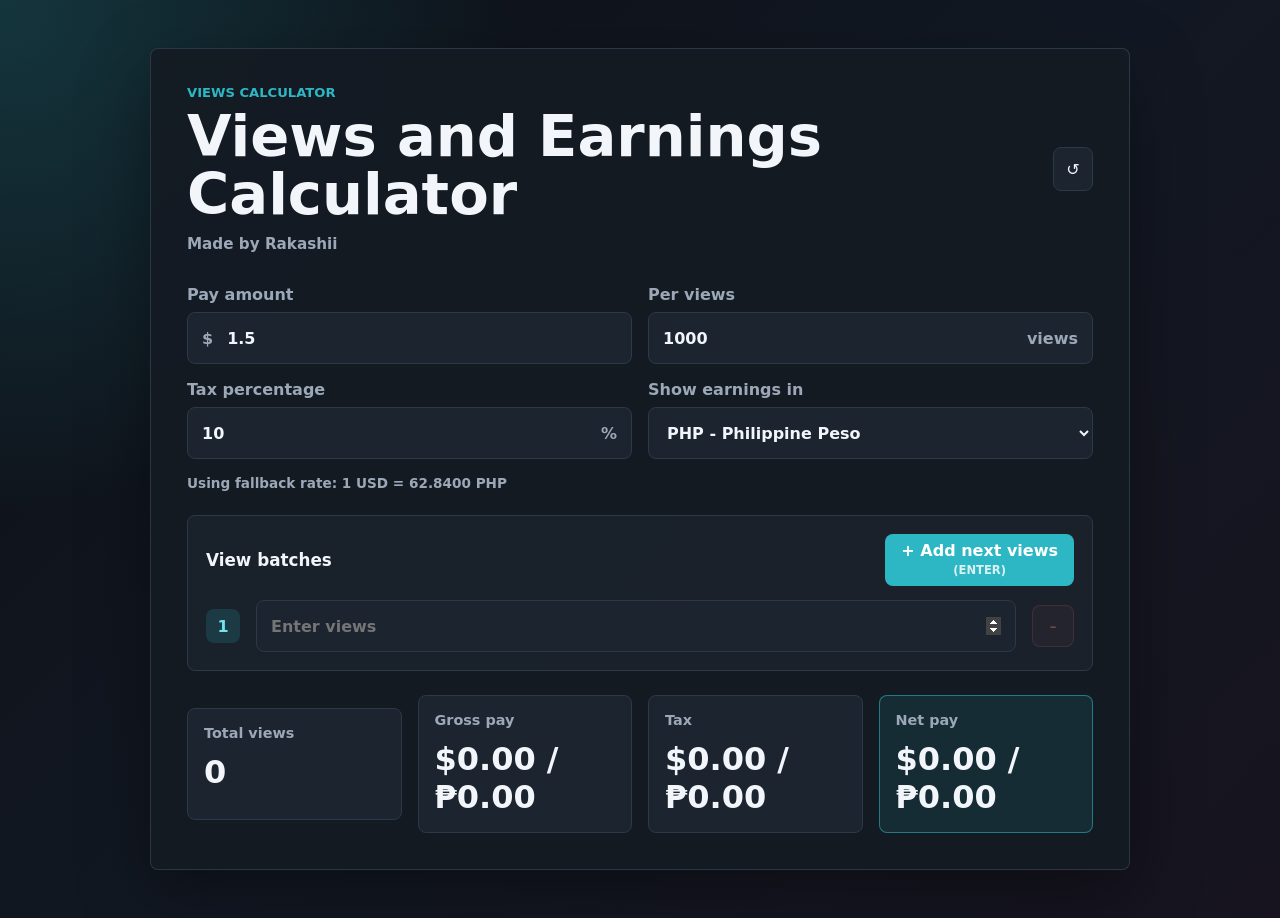
==== index.html @ 3ec96fd8 "Add files via upload" ====
<!doctype html>
<html lang="en">
  <head>
    <meta charset="UTF-8" />
    <meta name="viewport" content="width=device-width, initial-scale=1.0" />
    <title>Rakashii View Pay Calculator</title>
    <link rel="stylesheet" href="styles.css" />
  </head>
  <body>
    <main class="app-shell">
      <section class="calculator" aria-labelledby="page-title">
        <div class="header">
          <div>
            <p class="eyebrow">Views calculator</p>
            <h1 id="page-title">Views and Earnings Calculator</h1>
            <p class="credit">Made by Rakashii</p>
          </div>
          <button class="icon-button" id="resetButton" type="button" aria-label="Reset calculator" title="Reset calculator">
            &#8634;
          </button>
        </div>

        <div class="rate-grid">
          <label class="field">
            <span>Pay amount</span>
            <div class="money-input">
              <span>$</span>
              <input id="payPerView" type="number" min="0" step="0.01" value="1.5" inputmode="decimal" />
            </div>
          </label>

          <label class="field">
            <span>Per views</span>
            <div class="views-input">
              <input id="perViews" type="number" min="1" step="1" value="1000" inputmode="numeric" />
              <span>views</span>
            </div>
          </label>

          <label class="field">
            <span>Tax percentage</span>
            <div class="percent-input">
              <input id="taxRate" type="number" min="0" step="0.01" value="10" inputmode="decimal" />
              <span>%</span>
            </div>
          </label>

          <label class="field">
            <span>Show earnings in</span>
            <select id="currencySelect">
              <option value="PHP" selected>PHP - Philippine Peso</option>
              <option value="USD">USD - US Dollar</option>
              <option value="EUR">EUR - Euro</option>
              <option value="GBP">GBP - British Pound</option>
              <option value="JPY">JPY - Japanese Yen</option>
              <option value="CAD">CAD - Canadian Dollar</option>
              <option value="AUD">AUD - Australian Dollar</option>
              <option value="SGD">SGD - Singapore Dollar</option>
              <option value="KRW">KRW - South Korean Won</option>
              <option value="INR">INR - Indian Rupee</option>
            </select>
          </label>
        </div>

        <p class="rate-status" id="rateStatus">Loading exchange rate...</p>

        <section class="views-panel" aria-labelledby="views-title">
          <div class="panel-header">
            <h2 id="views-title">View batches</h2>
            <button id="addViewButton" type="button">
              <span>+ Add next views</span>
              <small>(ENTER)</small>
            </button>
          </div>

          <div class="view-list" id="viewList"></div>
        </section>

        <section class="totals" aria-label="Calculator totals">
          <div>
            <span>Total views</span>
            <strong id="totalViews">0</strong>
          </div>
          <div>
            <span>Gross pay</span>
            <strong id="grossPay">$0.00</strong>
          </div>
          <div>
            <span>Tax</span>
            <strong id="taxAmount">$0.00</strong>
          </div>
          <div class="net-total">
            <span>Net pay</span>
            <strong id="netPay">$0.00</strong>
          </div>
        </section>
      </section>
    </main>

    <script src="script.js"></script>
  </body>
</html>
---- styles.css ----
:root {
  color-scheme: dark;
  --bg: #0d1117;
  --panel: #151b23;
  --panel-soft: #1c2430;
  --ink: #f2f6fb;
  --muted: #9ca8b8;
  --line: #2d3948;
  --accent: #2db7c4;
  --accent-dark: #1e8d98;
  --danger: #ff7b7b;
  --shadow: 0 24px 70px rgba(0, 0, 0, 0.36);
}

* {
  box-sizing: border-box;
}

body {
  margin: 0;
  min-height: 100vh;
  font-family:
    Inter, ui-sans-serif, system-ui, -apple-system, BlinkMacSystemFont, "Segoe UI",
    sans-serif;
  background:
    radial-gradient(circle at top left, rgba(45, 183, 196, 0.22), transparent 32rem),
    linear-gradient(135deg, #0d1117 0%, #121823 52%, #17141f 100%);
  color: var(--ink);
}

button,
input,
select {
  font: inherit;
}

.app-shell {
  width: min(980px, calc(100% - 32px));
  margin: 0 auto;
  padding: 48px 0;
}

.calculator {
  background: rgba(21, 27, 35, 0.95);
  border: 1px solid rgba(45, 57, 72, 0.95);
  border-radius: 8px;
  box-shadow: var(--shadow);
  padding: clamp(20px, 4vw, 36px);
}

.header,
.panel-header,
.view-row,
.totals {
  display: flex;
  align-items: center;
  gap: 16px;
}

.header,
.panel-header {
  justify-content: space-between;
}

.eyebrow {
  margin: 0 0 8px;
  color: var(--accent);
  font-size: 0.82rem;
  font-weight: 800;
  letter-spacing: 0;
  text-transform: uppercase;
}

.credit {
  margin: 12px 0 0;
  color: var(--muted);
  font-size: 0.95rem;
  font-weight: 800;
}

h1,
h2 {
  margin: 0;
  letter-spacing: 0;
}

h1 {
  font-size: clamp(2rem, 5vw, 3.6rem);
  line-height: 1;
}

h2 {
  font-size: 1.05rem;
}

.icon-button {
  width: 44px;
  height: 44px;
  border-radius: 8px;
  border: 1px solid var(--line);
  background: var(--panel-soft);
  color: var(--ink);
  cursor: pointer;
}

.rate-grid {
  display: grid;
  grid-template-columns: repeat(2, minmax(0, 1fr));
  gap: 16px;
  margin: 32px 0 24px;
}

.field {
  display: grid;
  gap: 8px;
  color: var(--muted);
  font-weight: 700;
}

.money-input,
.percent-input,
.views-input,
.view-input {
  display: flex;
  align-items: center;
  min-height: 52px;
  border: 1px solid var(--line);
  border-radius: 8px;
  background: var(--panel-soft);
  color: var(--muted);
  overflow: hidden;
}

.money-input span,
.percent-input span,
.views-input span {
  padding: 0 14px;
  font-weight: 800;
}

input {
  width: 100%;
  min-width: 0;
  border: 0;
  outline: 0;
  padding: 14px;
  background: transparent;
  caret-color: var(--accent);
  color: var(--ink);
  font-weight: 750;
}

select {
  width: 100%;
  min-height: 52px;
  border: 1px solid var(--line);
  border-radius: 8px;
  outline: 0;
  padding: 0 14px;
  background: var(--panel-soft);
  color: var(--ink);
  font-weight: 750;
}

.money-input input {
  padding-left: 0;
}

.percent-input input {
  text-align: left;
  padding-right: 14px;
}

.views-input input {
  text-align: left;
  padding-right: 14px;
}

.rate-status {
  margin: -8px 0 24px;
  color: var(--muted);
  font-size: 0.85rem;
  font-weight: 750;
}

.views-panel {
  border: 1px solid var(--line);
  border-radius: 8px;
  padding: 18px;
  background: rgba(28, 36, 48, 0.72);
}

.panel-header {
  margin-bottom: 14px;
}

#addViewButton {
  display: grid;
  justify-items: center;
  gap: 2px;
  min-height: 52px;
  border: 0;
  border-radius: 8px;
  padding: 7px 16px;
  background: var(--accent);
  color: #fff;
  font-weight: 800;
  cursor: pointer;
}

#addViewButton small {
  font-size: 0.72rem;
  font-weight: 900;
  line-height: 1;
  opacity: 0.82;
}

#addViewButton:hover,
#addViewButton:focus-visible {
  background: var(--accent-dark);
}

.view-list {
  display: grid;
  gap: 10px;
}

.view-row {
  display: grid;
  grid-template-columns: 34px minmax(0, 1fr) 42px;
}

.view-number {
  display: grid;
  place-items: center;
  width: 34px;
  height: 34px;
  border-radius: 8px;
  background: rgba(45, 183, 196, 0.16);
  color: #71e4ec;
  font-weight: 900;
}

.remove-button {
  width: 42px;
  height: 42px;
  border: 1px solid rgba(255, 123, 123, 0.32);
  border-radius: 8px;
  background: rgba(255, 123, 123, 0.1);
  color: var(--danger);
  font-size: 1.25rem;
  cursor: pointer;
}

.remove-button:disabled {
  opacity: 0.42;
  cursor: not-allowed;
}

.totals {
  display: grid;
  grid-template-columns: repeat(4, minmax(0, 1fr));
  margin-top: 24px;
}

.totals div {
  min-height: 112px;
  border: 1px solid var(--line);
  border-radius: 8px;
  padding: 16px;
  background: var(--panel-soft);
}

.totals span {
  display: block;
  margin-bottom: 12px;
  color: var(--muted);
  font-size: 0.9rem;
  font-weight: 750;
}

.totals strong {
  display: block;
  overflow-wrap: anywhere;
  font-size: clamp(1.35rem, 3vw, 2rem);
}

.net-total {
  border-color: rgba(45, 183, 196, 0.56) !important;
  background: rgba(45, 183, 196, 0.12) !important;
}

@media (max-width: 720px) {
  .app-shell {
    width: min(100% - 20px, 980px);
    padding: 20px 0;
  }

  .header {
    align-items: flex-start;
  }

  .rate-grid,
  .totals {
    grid-template-columns: 1fr;
  }

  .panel-header {
    align-items: stretch;
    flex-direction: column;
  }

  #addViewButton {
    width: 100%;
  }
}
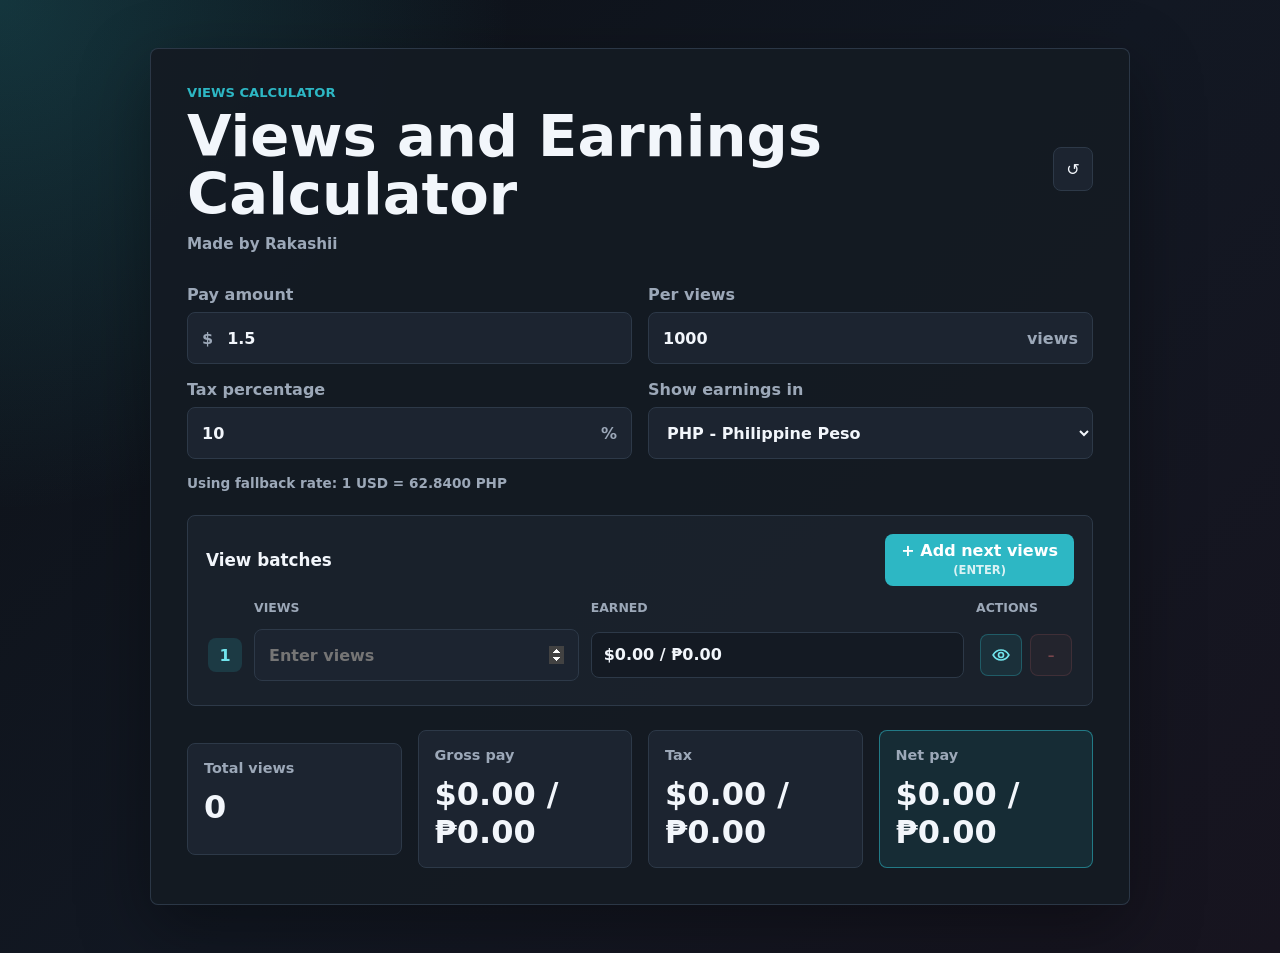
==== commit 1aea2777: "Add files via upload" ====
--- a/index.html
+++ b/index.html
@@ -73,6 +73,12 @@
             </button>
           </div>
 
+          <div class="batch-heading" aria-hidden="true">
+            <span></span>
+            <span>Views</span>
+            <span>Earned</span>
+            <span>Actions</span>
+          </div>
           <div class="view-list" id="viewList"></div>
         </section>
 
--- a/styles.css
+++ b/styles.css
@@ -222,12 +222,26 @@
 
 .view-list {
   display: grid;
-  gap: 10px;
+  gap: 8px;
+}
+
+.batch-heading {
+  display: grid;
+  grid-template-columns: 34px minmax(150px, 1fr) minmax(190px, 1.15fr) 96px;
+  gap: 12px;
+  margin: 0 0 8px;
+  padding: 0 2px;
+  color: var(--muted);
+  font-size: 0.78rem;
+  font-weight: 850;
+  text-transform: uppercase;
 }
 
 .view-row {
   display: grid;
-  grid-template-columns: 34px minmax(0, 1fr) 42px;
+  grid-template-columns: 34px minmax(150px, 1fr) minmax(190px, 1.15fr) 96px;
+  gap: 12px;
+  padding: 6px 2px;
 }
 
 .view-number {
@@ -252,6 +266,63 @@
   cursor: pointer;
 }
 
+.row-actions {
+  display: flex;
+  justify-content: flex-end;
+  gap: 8px;
+}
+
+.batch-earned {
+  display: flex;
+  align-items: center;
+  min-height: 46px;
+  border: 1px solid var(--line);
+  border-radius: 8px;
+  padding: 8px 12px;
+  background: rgba(13, 17, 23, 0.38);
+  color: var(--ink);
+  font-weight: 850;
+  line-height: 1.3;
+  overflow-wrap: anywhere;
+  white-space: normal;
+}
+
+.hide-button {
+  display: grid;
+  place-items: center;
+  width: 42px;
+  height: 42px;
+  border: 1px solid rgba(45, 183, 196, 0.32);
+  border-radius: 8px;
+  background: rgba(45, 183, 196, 0.1);
+  color: #71e4ec;
+  cursor: pointer;
+}
+
+.hide-button svg {
+  width: 20px;
+  height: 20px;
+  fill: none;
+  stroke: currentColor;
+  stroke-linecap: round;
+  stroke-linejoin: round;
+  stroke-width: 2;
+}
+
+.view-row.is-excluded {
+  opacity: 0.48;
+}
+
+.view-row.is-excluded .view-input {
+  text-decoration: line-through;
+}
+
+.view-row.is-excluded .hide-button {
+  border-color: var(--line);
+  background: rgba(156, 168, 184, 0.1);
+  color: var(--muted);
+}
+
 .remove-button:disabled {
   opacity: 0.42;
   cursor: not-allowed;
@@ -313,4 +384,31 @@
   #addViewButton {
     width: 100%;
   }
-}
+
+  .batch-heading {
+    display: none;
+  }
+
+  .view-row {
+    align-items: stretch;
+    gap: 8px;
+    grid-template-columns: 34px 1fr auto;
+    padding: 12px;
+    border: 1px solid var(--line);
+    border-radius: 8px;
+    background: rgba(13, 17, 23, 0.2);
+  }
+
+  .view-input {
+    grid-column: 2 / -1;
+  }
+
+  .batch-earned {
+    grid-column: 2 / -1;
+  }
+
+  .row-actions {
+    grid-column: 2 / -1;
+    justify-content: flex-end;
+  }
+}
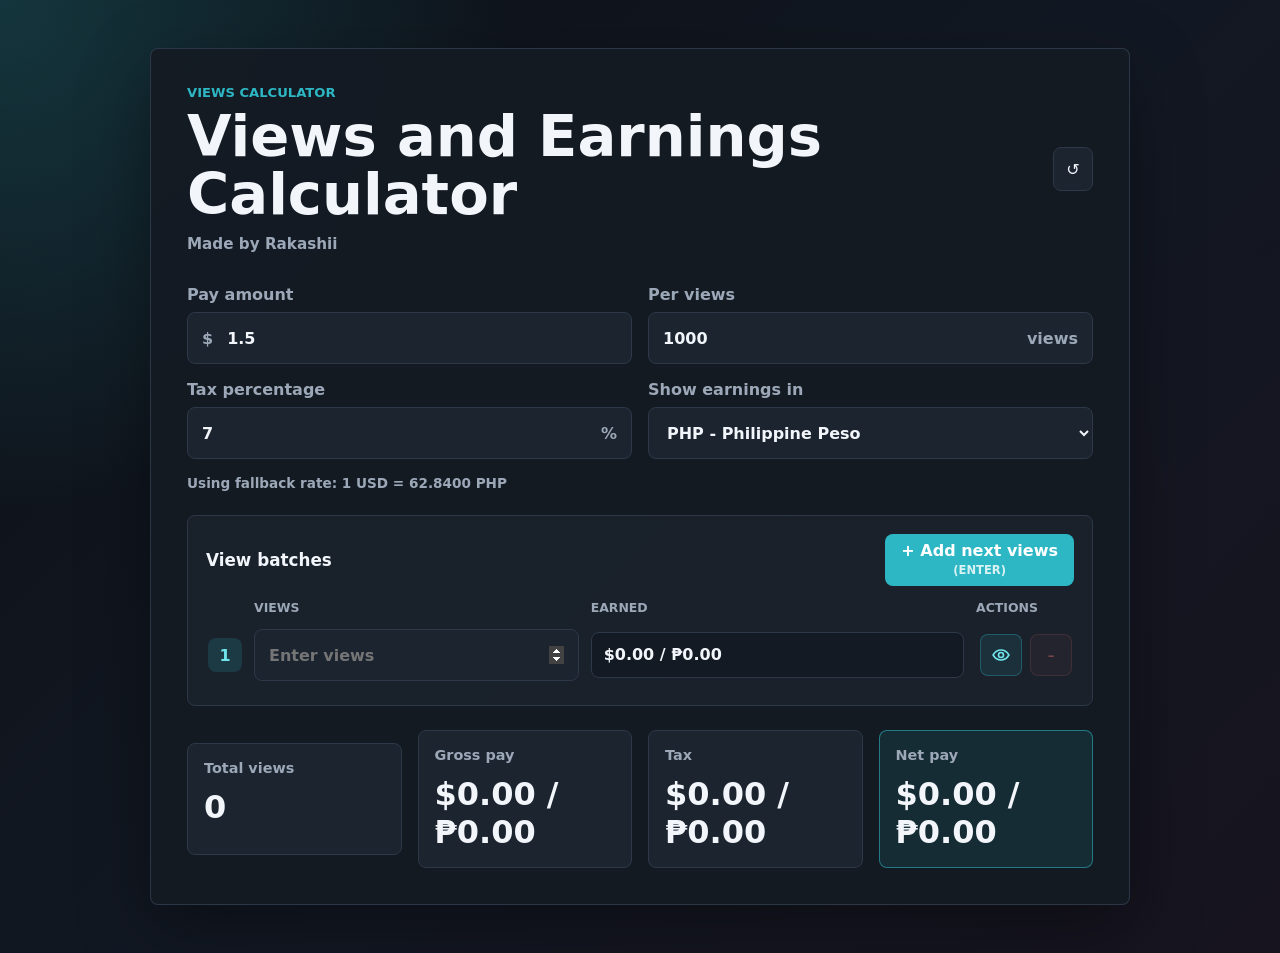
==== commit 206c4dd3: "default tax set to 7%" ====
--- a/index.html
+++ b/index.html
@@ -40,7 +40,7 @@
           <label class="field">
             <span>Tax percentage</span>
             <div class="percent-input">
-              <input id="taxRate" type="number" min="0" step="0.01" value="10" inputmode="decimal" />
+              <input id="taxRate" type="number" min="0" step="0.01" value="7" inputmode="decimal" />
               <span>%</span>
             </div>
           </label>
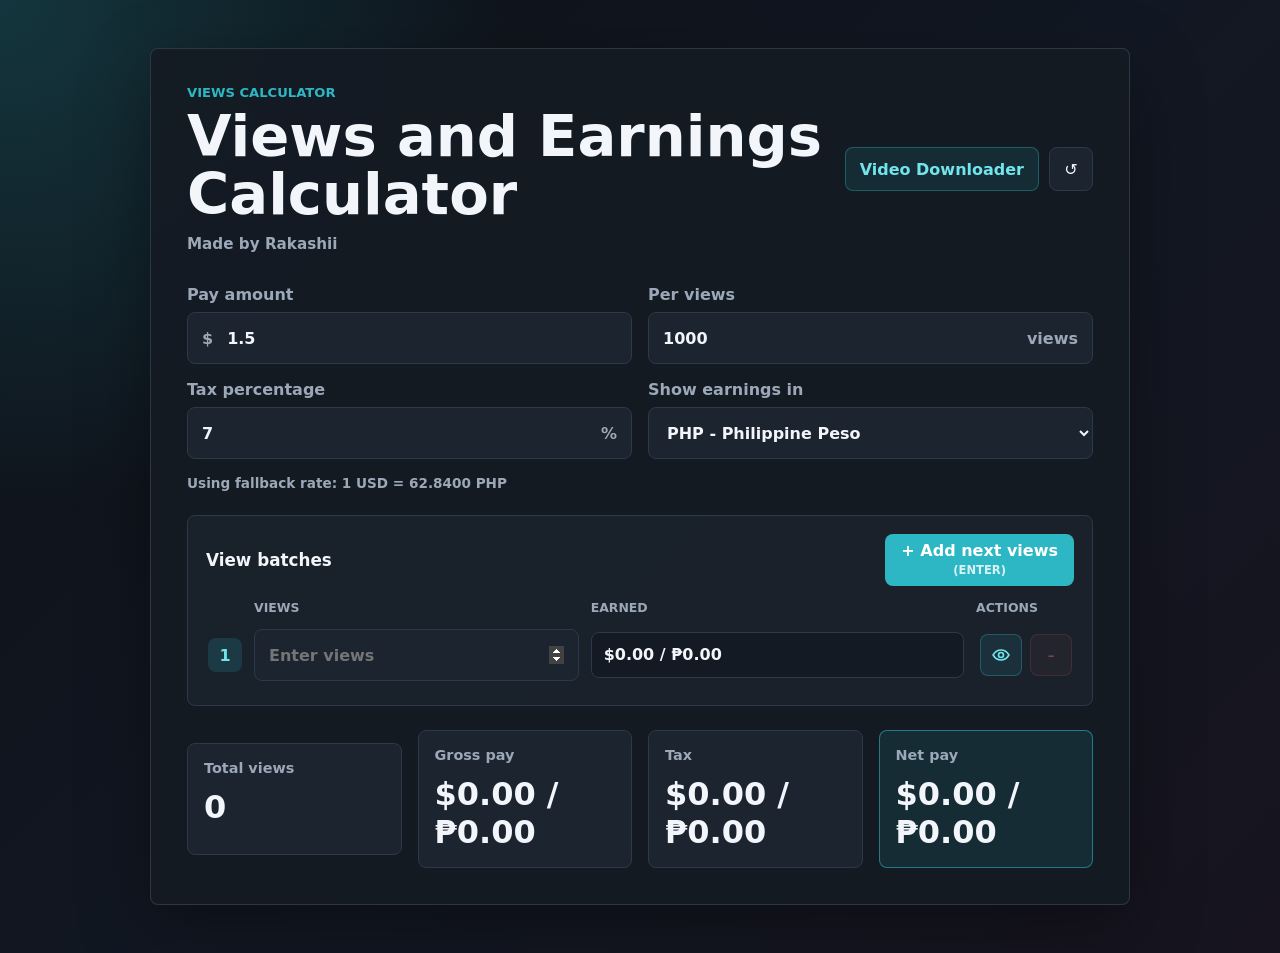
==== commit cfac83ab: "added video downloader" ====
--- a/index.html
+++ b/index.html
@@ -15,9 +15,12 @@
             <h1 id="page-title">Views and Earnings Calculator</h1>
             <p class="credit">Made by Rakashii</p>
           </div>
-          <button class="icon-button" id="resetButton" type="button" aria-label="Reset calculator" title="Reset calculator">
-            &#8634;
-          </button>
+          <div class="header-actions">
+            <a class="nav-button" id="downloaderLink" href="/downloader.html">Video Downloader</a>
+            <button class="icon-button" id="resetButton" type="button" aria-label="Reset calculator" title="Reset calculator">
+              &#8634;
+            </button>
+          </div>
         </div>
 
         <div class="rate-grid">
@@ -104,5 +107,11 @@
     </main>
 
     <script src="script.js"></script>
+    <script>
+      const downloaderLink = document.querySelector("#downloaderLink");
+      if (window.location.protocol === "file:") {
+        downloaderLink.href = "http://127.0.0.1:4173/downloader";
+      }
+    </script>
   </body>
 </html>
--- a/styles.css
+++ b/styles.css
@@ -62,6 +62,33 @@
   justify-content: space-between;
 }
 
+.header-actions {
+  display: flex;
+  align-items: center;
+  gap: 10px;
+}
+
+.nav-button {
+  display: inline-flex;
+  align-items: center;
+  justify-content: center;
+  min-height: 44px;
+  border: 1px solid rgba(45, 183, 196, 0.36);
+  border-radius: 8px;
+  padding: 0 14px;
+  background: rgba(45, 183, 196, 0.12);
+  color: #71e4ec;
+  font-weight: 850;
+  text-decoration: none;
+  white-space: nowrap;
+}
+
+.nav-button:hover,
+.nav-button:focus-visible {
+  border-color: rgba(45, 183, 196, 0.58);
+  background: rgba(45, 183, 196, 0.18);
+}
+
 .eyebrow {
   margin: 0 0 8px;
   color: var(--accent);
@@ -369,6 +396,15 @@
 
   .header {
     align-items: flex-start;
+    flex-direction: column;
+  }
+
+  .header-actions {
+    width: 100%;
+  }
+
+  .nav-button {
+    flex: 1;
   }
 
   .rate-grid,
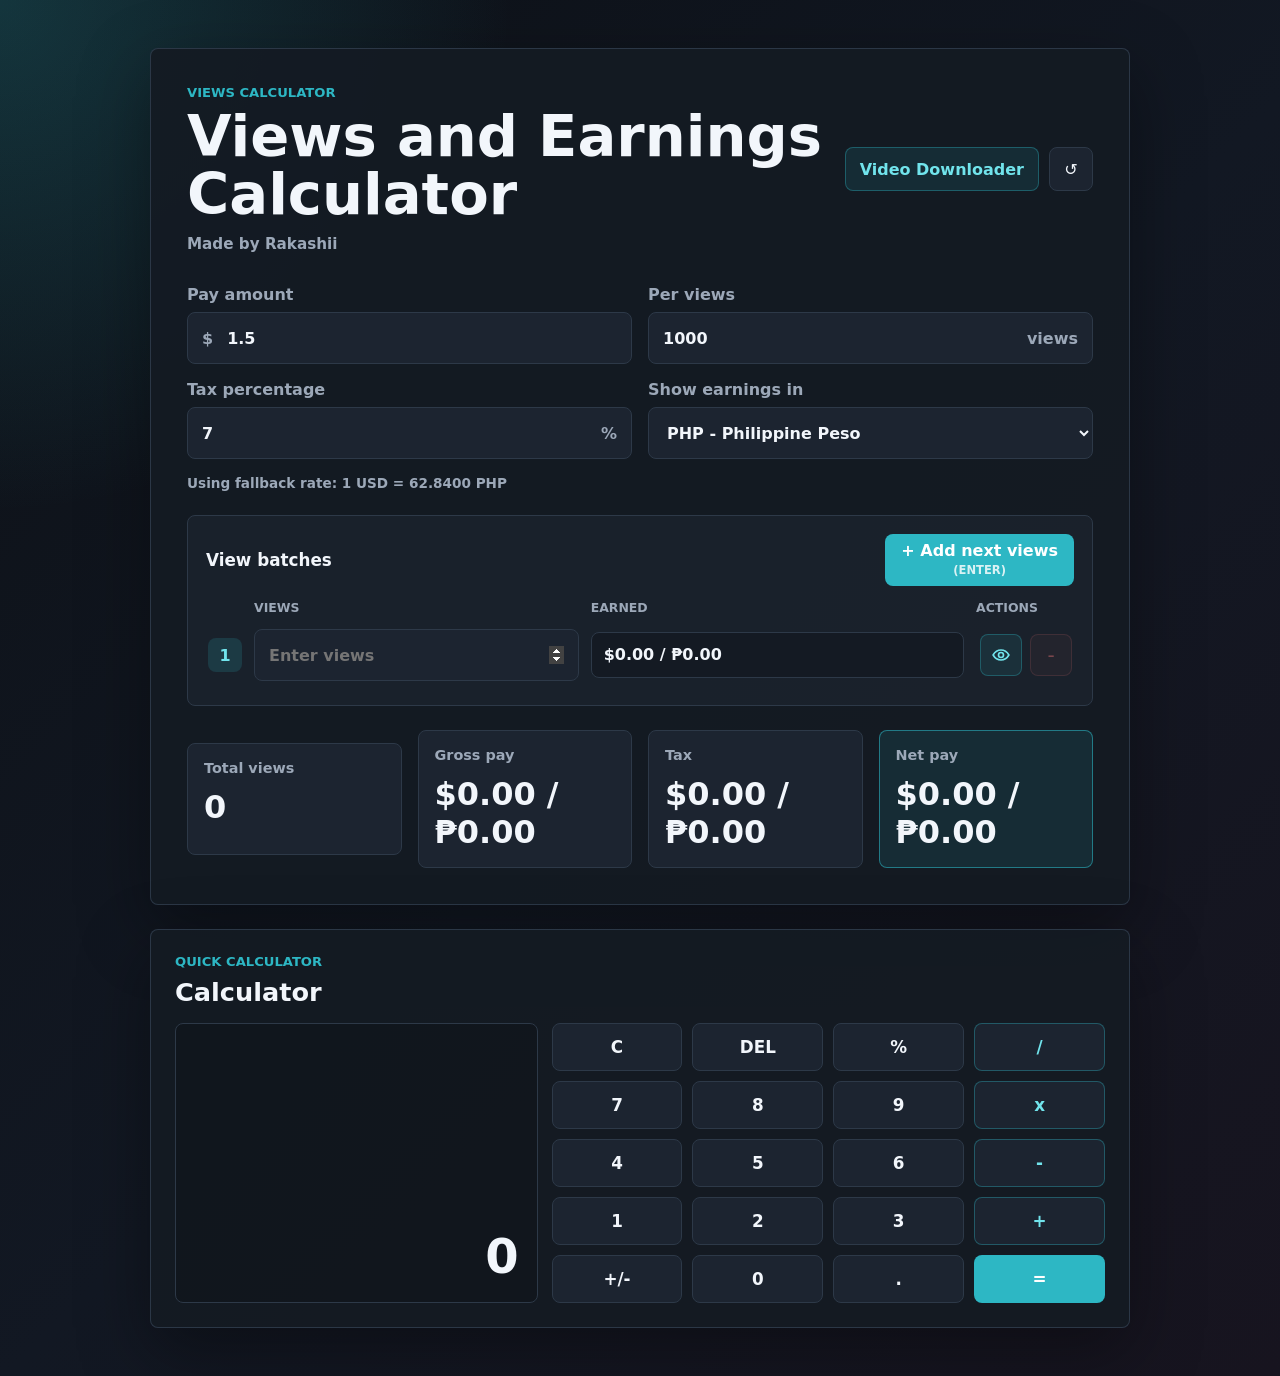
==== commit 432dba07: "added calculator below the views calculator" ====
--- a/index.html
+++ b/index.html
@@ -104,6 +104,45 @@
           </div>
         </section>
       </section>
+
+      <section class="simple-calculator" aria-labelledby="simple-calculator-title">
+        <div class="simple-calculator-header">
+          <div>
+            <p class="eyebrow">Quick calculator</p>
+            <h2 id="simple-calculator-title">Calculator</h2>
+          </div>
+        </div>
+
+        <div class="calc-body">
+          <div class="calc-display-wrap">
+            <output class="calc-history" id="calcHistory" aria-live="polite"></output>
+            <input id="calcDisplay" class="calc-display" type="text" value="0" inputmode="decimal" aria-label="Calculator display" />
+          </div>
+
+          <div class="calc-keypad" aria-label="Calculator buttons">
+            <button type="button" data-calc="clear">C</button>
+            <button type="button" data-calc="backspace">DEL</button>
+            <button type="button" data-calc="percent">%</button>
+            <button class="calc-operator" type="button" data-calc-operator="/">/</button>
+            <button type="button" data-calc-number="7">7</button>
+            <button type="button" data-calc-number="8">8</button>
+            <button type="button" data-calc-number="9">9</button>
+            <button class="calc-operator" type="button" data-calc-operator="*">x</button>
+            <button type="button" data-calc-number="4">4</button>
+            <button type="button" data-calc-number="5">5</button>
+            <button type="button" data-calc-number="6">6</button>
+            <button class="calc-operator" type="button" data-calc-operator="-">-</button>
+            <button type="button" data-calc-number="1">1</button>
+            <button type="button" data-calc-number="2">2</button>
+            <button type="button" data-calc-number="3">3</button>
+            <button class="calc-operator" type="button" data-calc-operator="+">+</button>
+            <button type="button" data-calc="sign">+/-</button>
+            <button type="button" data-calc-number="0">0</button>
+            <button type="button" data-calc="decimal">.</button>
+            <button class="calc-equals" type="button" data-calc="equals">=</button>
+          </div>
+        </div>
+      </section>
     </main>
 
     <script src="script.js"></script>
--- a/styles.css
+++ b/styles.css
@@ -48,6 +48,16 @@
   padding: clamp(20px, 4vw, 36px);
 }
 
+.simple-calculator {
+  width: 100%;
+  margin: 24px auto 0;
+  border: 1px solid rgba(45, 57, 72, 0.95);
+  border-radius: 8px;
+  background: rgba(21, 27, 35, 0.95);
+  box-shadow: var(--shadow);
+  padding: clamp(18px, 3vw, 24px);
+}
+
 .header,
 .panel-header,
 .view-row,
@@ -118,6 +128,87 @@
 
 h2 {
   font-size: 1.05rem;
+}
+
+.simple-calculator h2 {
+  font-size: 1.6rem;
+}
+
+.simple-calculator-header {
+  margin-bottom: 16px;
+}
+
+.calc-body {
+  display: grid;
+  grid-template-columns: minmax(250px, 0.95fr) minmax(360px, 1.45fr);
+  gap: 14px;
+  align-items: stretch;
+}
+
+.calc-display-wrap {
+  display: grid;
+  align-content: end;
+  gap: 6px;
+  min-height: 100%;
+  border: 1px solid var(--line);
+  border-radius: 8px;
+  padding: 18px;
+  background: rgba(13, 17, 23, 0.42);
+}
+
+.calc-history {
+  min-height: 20px;
+  color: var(--muted);
+  font-size: 0.9rem;
+  font-weight: 750;
+  text-align: right;
+  overflow-wrap: anywhere;
+}
+
+.calc-display {
+  width: 100%;
+  border: 0;
+  padding: 0;
+  background: transparent;
+  color: var(--ink);
+  font-size: clamp(2rem, 8vw, 3rem);
+  font-weight: 850;
+  line-height: 1;
+  text-align: right;
+}
+
+.calc-keypad {
+  display: grid;
+  grid-template-columns: repeat(4, minmax(0, 1fr));
+  gap: 10px;
+}
+
+.calc-keypad button {
+  min-height: 48px;
+  border: 1px solid var(--line);
+  border-radius: 8px;
+  background: var(--panel-soft);
+  color: var(--ink);
+  cursor: pointer;
+  font-size: 1.05rem;
+  font-weight: 850;
+}
+
+.calc-keypad button:hover,
+.calc-keypad button:focus-visible {
+  border-color: rgba(45, 183, 196, 0.58);
+  background: rgba(45, 183, 196, 0.12);
+}
+
+.calc-keypad .calc-operator {
+  border-color: rgba(45, 183, 196, 0.36);
+  color: #71e4ec;
+}
+
+.calc-keypad .calc-equals {
+  border-color: rgba(45, 183, 196, 0.58);
+  background: var(--accent);
+  color: #fff;
 }
 
 .icon-button {
@@ -412,6 +503,23 @@
     grid-template-columns: 1fr;
   }
 
+  .calc-body {
+    grid-template-columns: 1fr;
+  }
+
+  .calc-display-wrap {
+    min-height: 96px;
+    padding: 14px;
+  }
+
+  .calc-keypad {
+    margin-top: 0;
+  }
+
+  .calc-keypad button {
+    min-height: 54px;
+  }
+
   .panel-header {
     align-items: stretch;
     flex-direction: column;
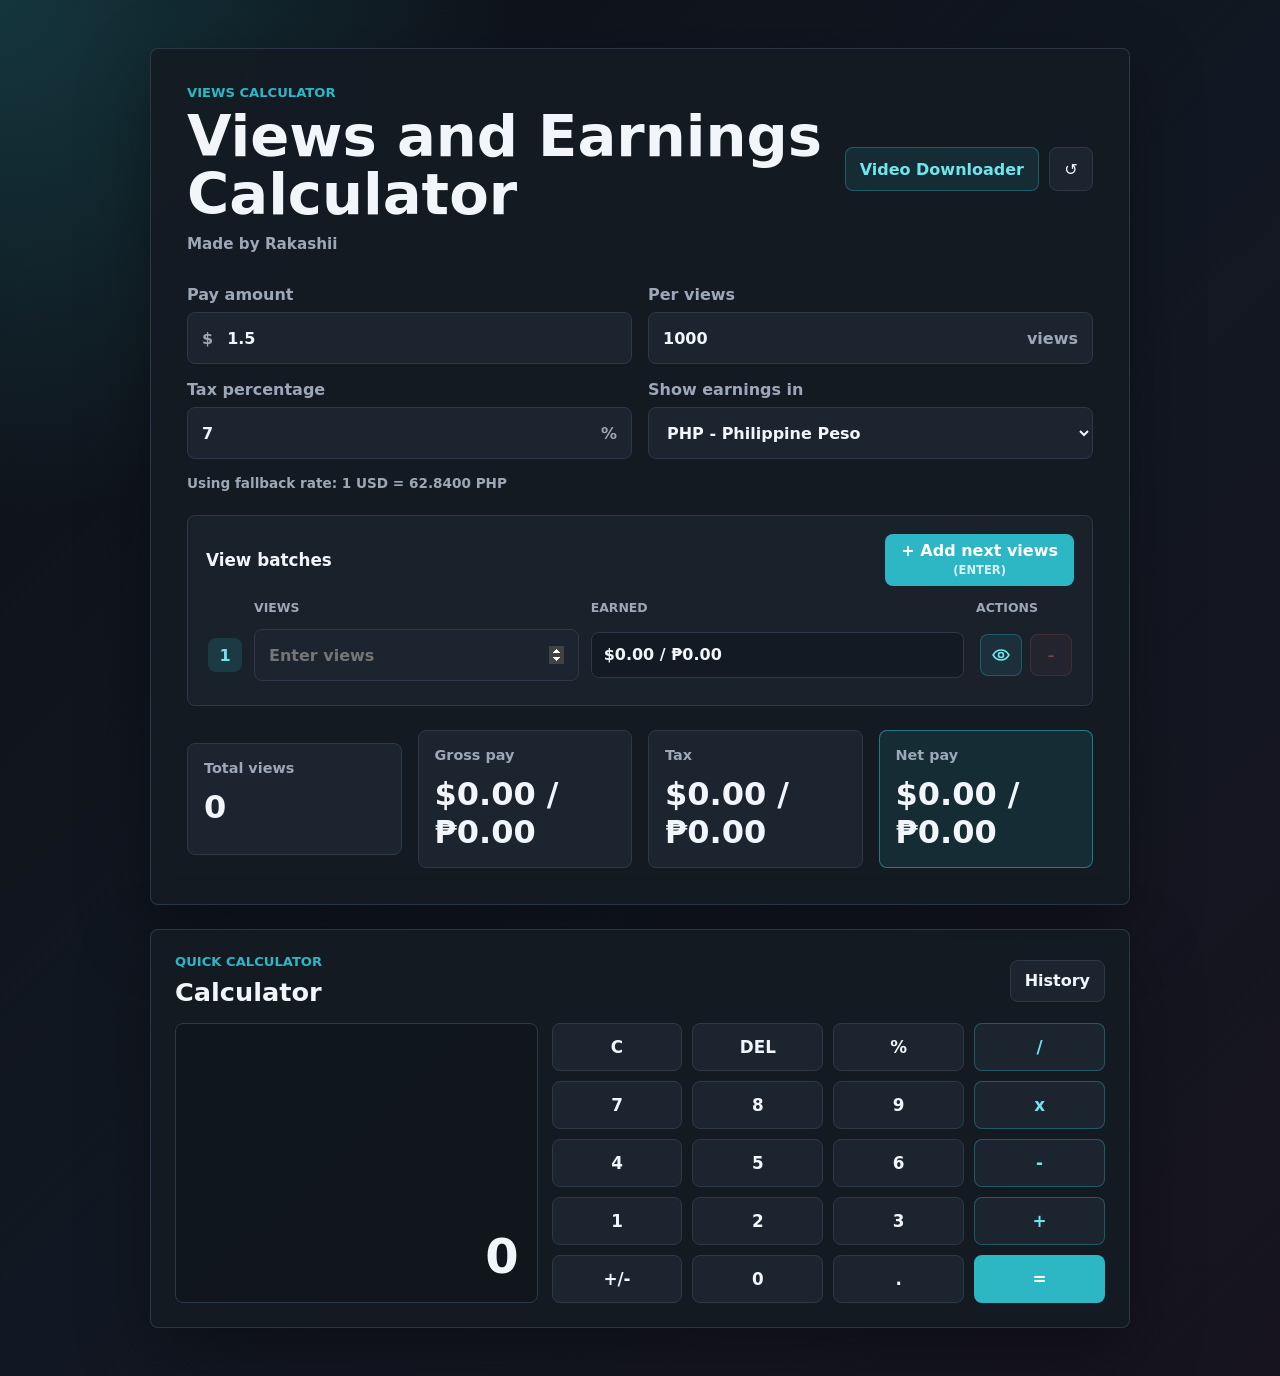
==== commit 3a718018: "Add files via upload" ====
--- a/index.html
+++ b/index.html
@@ -111,6 +111,19 @@
             <p class="eyebrow">Quick calculator</p>
             <h2 id="simple-calculator-title">Calculator</h2>
           </div>
+          <button class="calc-history-toggle" id="calcHistoryToggle" type="button" aria-expanded="false" aria-controls="calcHistoryPanel">
+            History
+          </button>
+        </div>
+
+        <div class="calc-history-panel" id="calcHistoryPanel" hidden>
+          <div class="calc-history-panel-header">
+            <h3>Calculation history</h3>
+            <button class="calc-history-clear" id="clearCalcHistory" type="button">Clear</button>
+          </div>
+          <div class="calc-history-list" id="calcHistoryList" aria-live="polite">
+            <p class="calc-history-empty">No calculations yet.</p>
+          </div>
         </div>
 
         <div class="calc-body">
--- a/styles.css
+++ b/styles.css
@@ -135,7 +135,101 @@
 }
 
 .simple-calculator-header {
+  display: flex;
+  align-items: center;
+  justify-content: space-between;
+  gap: 16px;
+  flex-wrap: wrap;
   margin-bottom: 16px;
+}
+
+.calc-history-toggle,
+.calc-history-clear {
+  border: 1px solid var(--line);
+  border-radius: 8px;
+  background: var(--panel-soft);
+  color: var(--ink);
+  font: inherit;
+  font-weight: 800;
+  cursor: pointer;
+}
+
+.calc-history-toggle {
+  min-height: 42px;
+  padding: 0 14px;
+}
+
+.calc-history-toggle:hover,
+.calc-history-toggle:focus-visible,
+.calc-history-clear:hover,
+.calc-history-clear:focus-visible {
+  border-color: rgba(45, 183, 196, 0.58);
+  background: rgba(45, 183, 196, 0.12);
+}
+
+.calc-history-panel {
+  margin: 0 0 14px;
+  border: 1px solid var(--line);
+  border-radius: 8px;
+  background: rgba(13, 17, 23, 0.42);
+  overflow: hidden;
+}
+
+.calc-history-panel-header,
+.calc-history-entry {
+  display: flex;
+  align-items: center;
+  justify-content: space-between;
+  gap: 14px;
+  flex-wrap: wrap;
+}
+
+.calc-history-panel-header {
+  padding: 12px 14px;
+  border-bottom: 1px solid var(--line);
+}
+
+.calc-history-panel-header h3 {
+  margin: 0;
+  color: var(--ink);
+  font-size: 0.95rem;
+}
+
+.calc-history-clear {
+  padding: 6px 10px;
+  color: var(--muted);
+  font-size: 0.8rem;
+}
+
+.calc-history-list {
+  max-height: 220px;
+  overflow-y: auto;
+}
+
+.calc-history-entry {
+  padding: 11px 14px;
+  border-bottom: 1px solid rgba(45, 57, 72, 0.7);
+}
+
+.calc-history-entry:last-child {
+  border-bottom: 0;
+}
+
+.calc-history-expression {
+  color: var(--muted);
+  overflow-wrap: anywhere;
+}
+
+.calc-history-result {
+  color: var(--accent);
+  white-space: nowrap;
+}
+
+.calc-history-empty {
+  margin: 0;
+  padding: 14px;
+  color: var(--muted);
+  font-size: 0.9rem;
 }
 
 .calc-body {
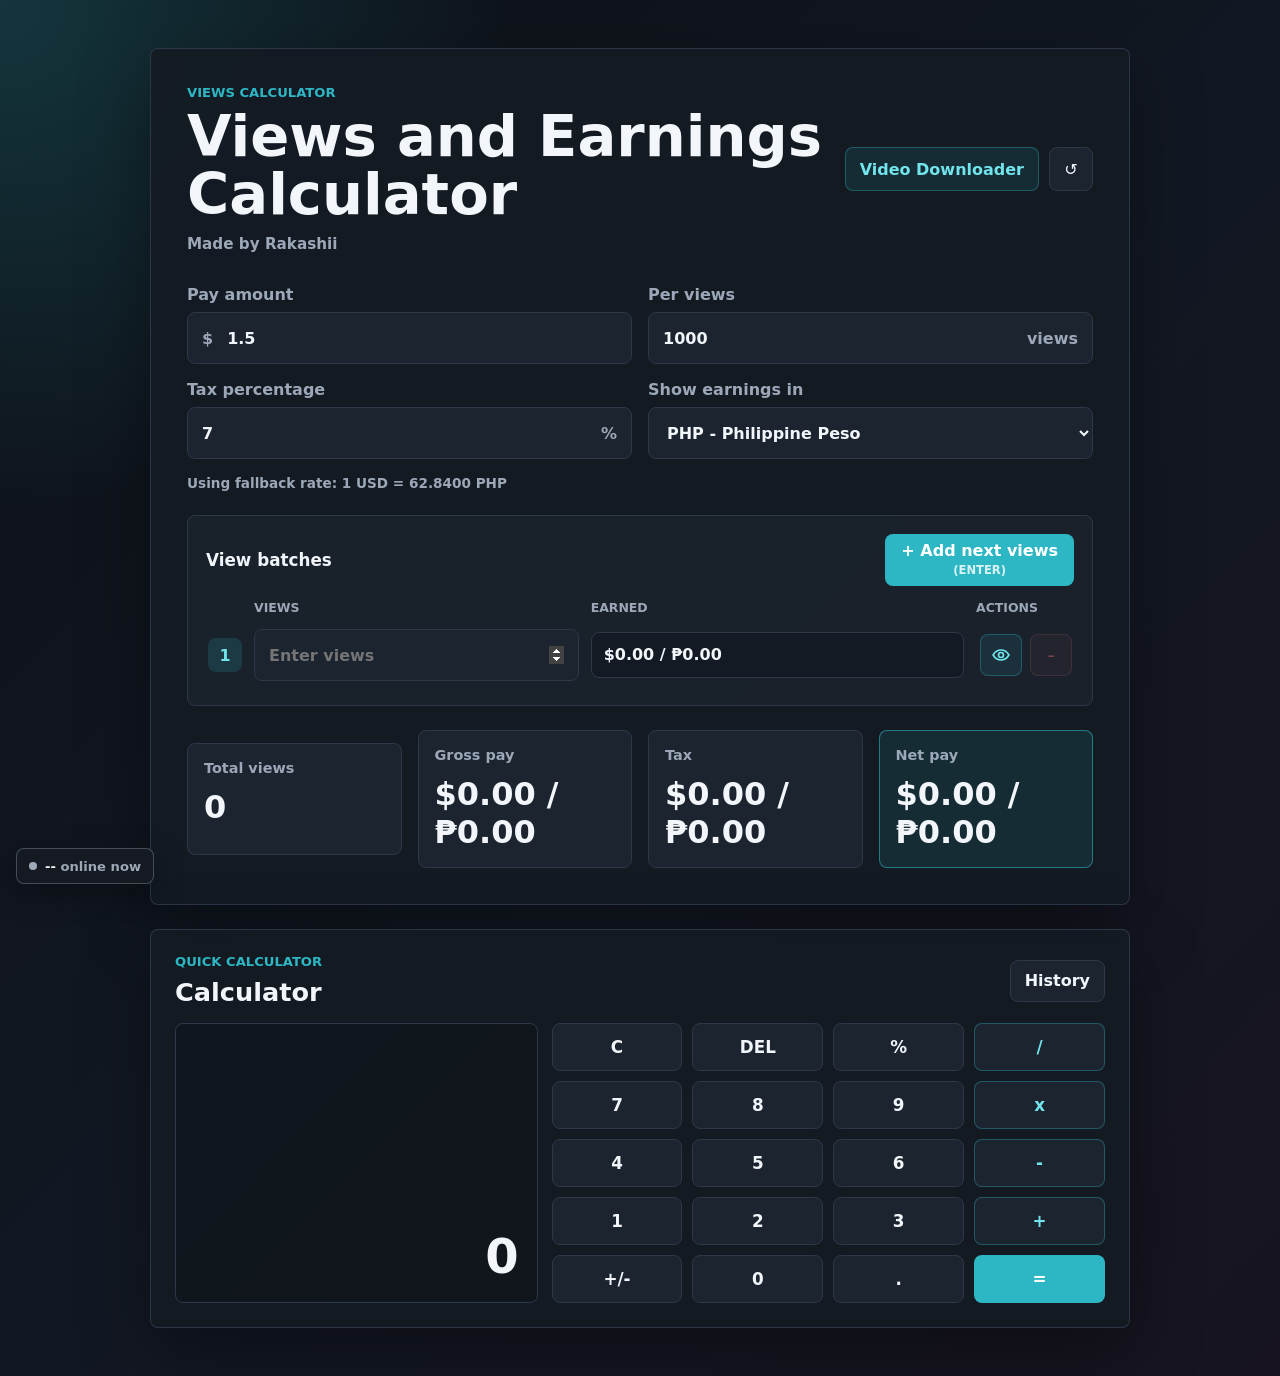
==== commit 267c8495: "Added a fixed “online now” Added a fixed “online now” counter to both the calculator and video downl" ====
--- a/index.html
+++ b/index.html
@@ -3,8 +3,9 @@
   <head>
     <meta charset="UTF-8" />
     <meta name="viewport" content="width=device-width, initial-scale=1.0" />
-    <title>Rakashii View Pay Calculator</title>
+    <title>Rakashii Tools</title>
     <link rel="stylesheet" href="styles.css" />
+    <link rel="stylesheet" href="presence.css" />
   </head>
   <body>
     <main class="app-shell">
@@ -159,6 +160,7 @@
     </main>
 
     <script src="script.js"></script>
+    <script src="presence.js"></script>
     <script>
       const downloaderLink = document.querySelector("#downloaderLink");
       if (window.location.protocol === "file:") {
--- a/styles.css
+++ b/styles.css
@@ -207,6 +207,8 @@
 }
 
 .calc-history-entry {
+  justify-content: flex-start;
+  gap: 0 6px;
   padding: 11px 14px;
   border-bottom: 1px solid rgba(45, 57, 72, 0.7);
 }
--- a/presence.css
+++ b/presence.css
@@ -0,0 +1,48 @@
+.presence-badge {
+  position: fixed;
+  left: 16px;
+  bottom: 16px;
+  z-index: 1000;
+  display: inline-flex;
+  align-items: center;
+  gap: 8px;
+  min-height: 36px;
+  padding: 0 12px;
+  border: 1px solid rgba(45, 183, 196, 0.36);
+  border-radius: 8px;
+  background: rgba(21, 27, 35, 0.96);
+  box-shadow: 0 10px 30px rgba(0, 0, 0, 0.3);
+  color: var(--muted, #9ca8b8);
+  font-size: 0.82rem;
+  font-weight: 750;
+  pointer-events: none;
+  backdrop-filter: blur(10px);
+}
+
+.presence-count {
+  color: var(--ink, #f2f6fb);
+}
+
+.presence-dot {
+  width: 8px;
+  height: 8px;
+  border-radius: 50%;
+  background: #53d18f;
+  box-shadow: 0 0 0 3px rgba(83, 209, 143, 0.14);
+}
+
+.presence-badge[data-status="offline"] {
+  border-color: rgba(156, 168, 184, 0.36);
+}
+
+.presence-badge[data-status="offline"] .presence-dot {
+  background: var(--muted, #9ca8b8);
+  box-shadow: none;
+}
+
+@media (max-width: 640px) {
+  .presence-badge {
+    left: 12px;
+    bottom: 12px;
+  }
+}
